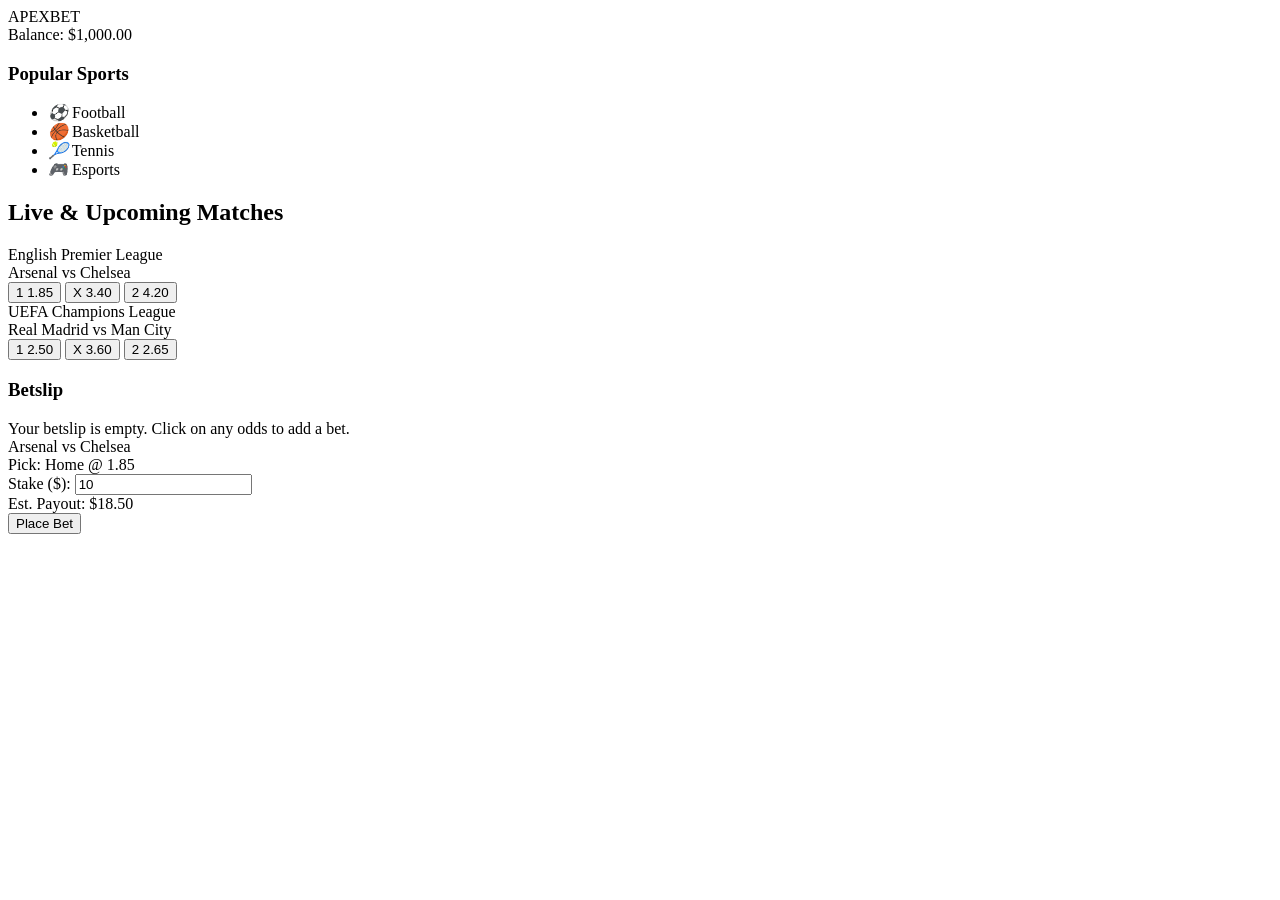
==== index.html @ 15949411 "Add files via upload" ====
<!DOCTYPE html>
<html lang="en">
<head>
    <meta charset="UTF-8">
    <meta name="viewport" content="width=device-width, initial-scale=1.0">
    <title>Apex Sportsbook</title>
    <link rel="stylesheet" href="style.css">
    <link href="https://fonts.googleapis.com/css2?family=Inter:wght@400;500;600;700&display=swap" rel="stylesheet">
</head>
<body>

    <header class="navbar">
        <div class="logo">APEX<span>BET</span></div>
        <div class="user-balance">Balance: <span id="balance">$1,000.00</span></div>
    </header>

    <div class="dashboard-container">
        
        <aside class="sidebar">
            <h3>Popular Sports</h3>
            <ul class="sports-list">
                <li class="active"><i class="icon">⚽</i> Football</li>
                <li><i class="icon">🏀</i> Basketball</li>
                <li><i class="icon">🎾</i> Tennis</li>
                <li><i class="icon">🎮</i> Esports</li>
            </ul>
        </aside>

        <main class="main-content">
            <div class="section-header">
                <h2>Live & Upcoming Matches</h2>
            </div>

            <div class="match-card">
                <div class="match-details">
                    <span class="league">English Premier League</span>
                    <div class="teams">
                        <span class="team">Arsenal</span>
                        <span class="vs">vs</span>
                        <span class="team">Chelsea</span>
                    </div>
                </div>
                <div class="odds-container">
                    <button class="odds-btn" onclick="addToSlip('Arsenal vs Chelsea', 'Home', 1.85)">
                        <span class="label">1</span>
                        <span class="value">1.85</span>
                    </button>
                    <button class="odds-btn" onclick="addToSlip('Arsenal vs Chelsea', 'Draw', 3.40)">
                        <span class="label">X</span>
                        <span class="value">3.40</span>
                    </button>
                    <button class="odds-btn" onclick="addToSlip('Arsenal vs Chelsea', 'Away', 4.20)">
                        <span class="label">2</span>
                        <span class="value">4.20</span>
                    </button>
                </div>
            </div>

            <div class="match-card">
                <div class="match-details">
                    <span class="league">UEFA Champions League</span>
                    <div class="teams">
                        <span class="team">Real Madrid</span>
                        <span class="vs">vs</span>
                        <span class="team">Man City</span>
                    </div>
                </div>
                <div class="odds-container">
                    <button class="odds-btn" onclick="addToSlip('Real Madrid vs Man City', 'Home', 2.50)">
                        <span class="label">1</span>
                        <span class="value">2.50</span>
                    </button>
                    <button class="odds-btn" onclick="addToSlip('Real Madrid vs Man City', 'Draw', 3.60)">
                        <span class="label">X</span>
                        <span class="value">3.60</span>
                    </button>
                    <button class="odds-btn" onclick="addToSlip('Real Madrid vs Man City', 'Away', 2.65)">
                        <span class="label">2</span>
                        <span class="value">2.65</span>
                    </button>
                </div>
            </div>
        </main>

        <aside class="betslip-container">
            <h3>Betslip</h3>
            <div id="betslip-empty" class="betslip-empty">
                Your betslip is empty. Click on any odds to add a bet.
            </div>
            
            <div id="betslip-active" class="betslip-active style-hidden">
                <div class="slip-item">
                    <div class="slip-match" id="slip-match">Arsenal vs Chelsea</div>
                    <div class="slip-pick">Pick: <span id="slip-selection">Home</span> @ <span id="slip-odds">1.85</span></div>
                </div>
                
                <div class="stake-section">
                    <label for="stake-input">Stake ($):</label>
                    <input type="number" id="stake-input" value="10" min="1" oninput="calculatePayout()">
                </div>

                <div class="payout-section">
                    <span>Est. Payout:</span>
                    <span id="payout-amount" class="payout-glow">$18.50</span>
                </div>

                <button class="place-bet-btn" onclick="confirmBet()">Place Bet</button>
            </div>
        </aside>

    </div>

    <script src="app.js"></script>
</body>
</html>
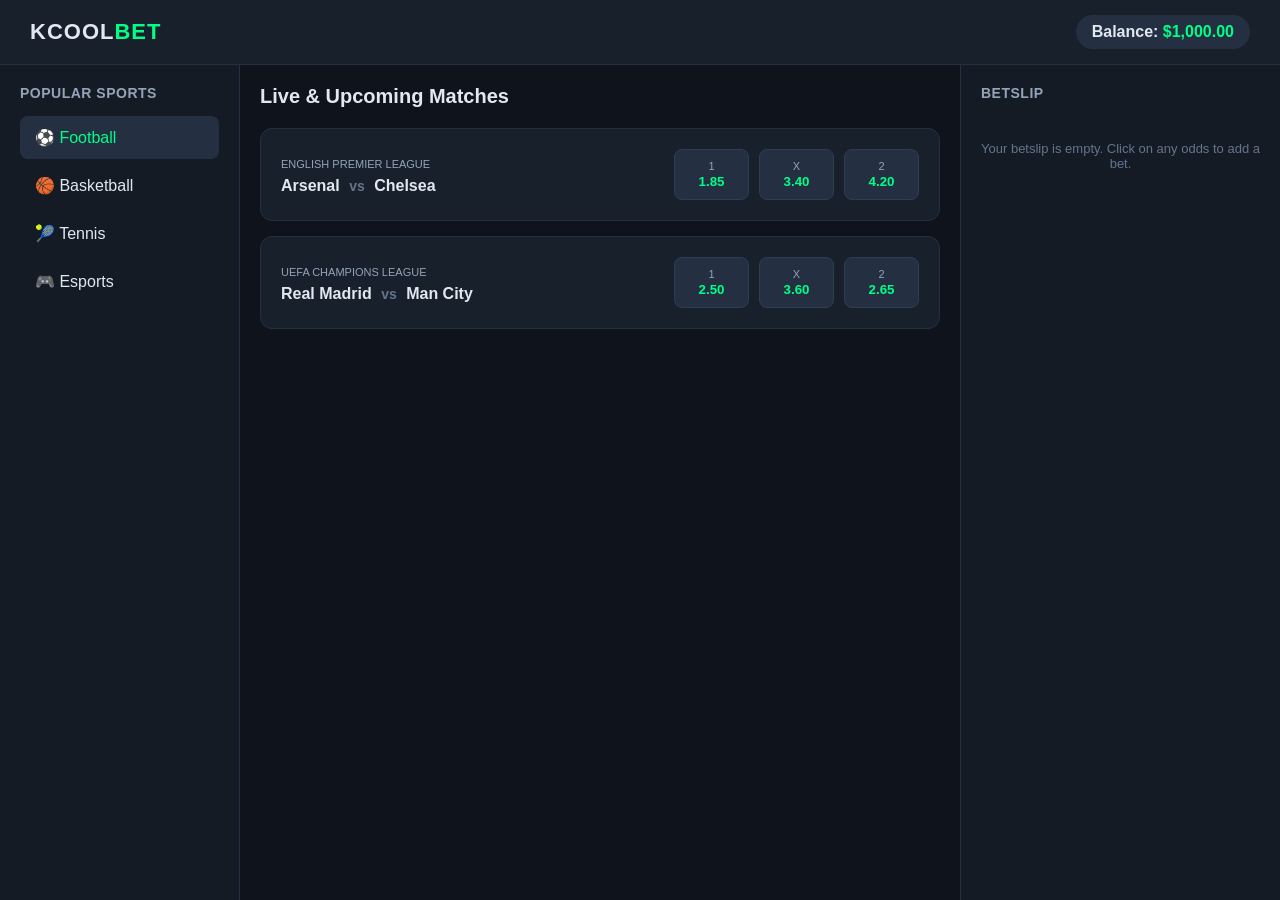
==== commit 8a13ec5a: "Add files via upload" ====
--- a/index.html
+++ b/index.html
@@ -3,14 +3,14 @@
 <head>
     <meta charset="UTF-8">
     <meta name="viewport" content="width=device-width, initial-scale=1.0">
-    <title>Apex Sportsbook</title>
+    <title>KCOOLBET | Sportsbook</title>
     <link rel="stylesheet" href="style.css">
     <link href="https://fonts.googleapis.com/css2?family=Inter:wght@400;500;600;700&display=swap" rel="stylesheet">
 </head>
 <body>
 
     <header class="navbar">
-        <div class="logo">APEX<span>BET</span></div>
+        <div class="logo">KCOOL<span>BET</span></div>
         <div class="user-balance">Balance: <span id="balance">$1,000.00</span></div>
     </header>
 
@@ -19,10 +19,10 @@
         <aside class="sidebar">
             <h3>Popular Sports</h3>
             <ul class="sports-list">
-                <li class="active"><i class="icon">⚽</i> Football</li>
-                <li><i class="icon">🏀</i> Basketball</li>
-                <li><i class="icon">🎾</i> Tennis</li>
-                <li><i class="icon">🎮</i> Esports</li>
+                <li class="active">⚽ Football</li>
+                <li>🏀 Basketball</li>
+                <li>🎾 Tennis</li>
+                <li>🎮 Esports</li>
             </ul>
         </aside>
 
@@ -41,15 +41,15 @@
                     </div>
                 </div>
                 <div class="odds-container">
-                    <button class="odds-btn" onclick="addToSlip('Arsenal vs Chelsea', 'Home', 1.85)">
+                    <button class="odds-btn" onclick="addToSlip(this, 'Arsenal vs Chelsea', 'Home', 1.85)">
                         <span class="label">1</span>
                         <span class="value">1.85</span>
                     </button>
-                    <button class="odds-btn" onclick="addToSlip('Arsenal vs Chelsea', 'Draw', 3.40)">
+                    <button class="odds-btn" onclick="addToSlip(this, 'Arsenal vs Chelsea', 'Draw', 3.40)">
                         <span class="label">X</span>
                         <span class="value">3.40</span>
                     </button>
-                    <button class="odds-btn" onclick="addToSlip('Arsenal vs Chelsea', 'Away', 4.20)">
+                    <button class="odds-btn" onclick="addToSlip(this, 'Arsenal vs Chelsea', 'Away', 4.20)">
                         <span class="label">2</span>
                         <span class="value">4.20</span>
                     </button>
@@ -66,15 +66,15 @@
                     </div>
                 </div>
                 <div class="odds-container">
-                    <button class="odds-btn" onclick="addToSlip('Real Madrid vs Man City', 'Home', 2.50)">
+                    <button class="odds-btn" onclick="addToSlip(this, 'Real Madrid vs Man City', 'Home', 2.50)">
                         <span class="label">1</span>
                         <span class="value">2.50</span>
                     </button>
-                    <button class="odds-btn" onclick="addToSlip('Real Madrid vs Man City', 'Draw', 3.60)">
+                    <button class="odds-btn" onclick="addToSlip(this, 'Real Madrid vs Man City', 'Draw', 3.60)">
                         <span class="label">X</span>
                         <span class="value">3.60</span>
                     </button>
-                    <button class="odds-btn" onclick="addToSlip('Real Madrid vs Man City', 'Away', 2.65)">
+                    <button class="odds-btn" onclick="addToSlip(this, 'Real Madrid vs Man City', 'Away', 2.65)">
                         <span class="label">2</span>
                         <span class="value">2.65</span>
                     </button>
@@ -84,14 +84,15 @@
 
         <aside class="betslip-container">
             <h3>Betslip</h3>
+            
             <div id="betslip-empty" class="betslip-empty">
                 Your betslip is empty. Click on any odds to add a bet.
             </div>
             
             <div id="betslip-active" class="betslip-active style-hidden">
                 <div class="slip-item">
-                    <div class="slip-match" id="slip-match">Arsenal vs Chelsea</div>
-                    <div class="slip-pick">Pick: <span id="slip-selection">Home</span> @ <span id="slip-odds">1.85</span></div>
+                    <div class="slip-match" id="slip-match">Match Template</div>
+                    <div class="slip-pick">Pick: <span id="slip-selection">Home</span> @ <span id="slip-odds">0.00</span></div>
                 </div>
                 
                 <div class="stake-section">
@@ -101,7 +102,7 @@
 
                 <div class="payout-section">
                     <span>Est. Payout:</span>
-                    <span id="payout-amount" class="payout-glow">$18.50</span>
+                    <span id="payout-amount" class="payout-glow">$0.00</span>
                 </div>
 
                 <button class="place-bet-btn" onclick="confirmBet()">Place Bet</button>
@@ -113,4 +114,3 @@
     <script src="app.js"></script>
 </body>
 </html>
-
--- a/style.css
+++ b/style.css
@@ -0,0 +1,324 @@
+/* ==========================================================================
+   RESET & SYSTEM STYLES
+   ========================================================================== */
+* {
+    margin: 0;
+    padding: 0;
+    box-sizing: border-box;
+    font-family: 'Inter', sans-serif;
+}
+
+body {
+    background-color: #0f141c; /* Modern premium dark theme foundation */
+    color: #e2e8f0;
+    height: 100vh;
+    display: flex;
+    flex-direction: column;
+}
+
+/* ==========================================================================
+   NAVBAR STYLING
+   ========================================================================== */
+.navbar {
+    background-color: #18202c;
+    padding: 15px 30px;
+    display: flex;
+    justify-content: space-between;
+    align-items: center;
+    border-bottom: 1px solid #243042;
+}
+
+.logo {
+    font-weight: 700;
+    font-size: 22px;
+    letter-spacing: 1px;
+}
+
+.logo span {
+    color: #00ff87; /* Industry-standard Electric Green Accent */
+}
+
+.user-balance {
+    background-color: #243042;
+    padding: 8px 16px;
+    border-radius: 20px;
+    font-weight: 600;
+}
+
+.user-balance span {
+    color: #00ff87;
+}
+
+/* ==========================================================================
+   LAYOUT STRUCTURE (3-COLUMN DESKTOP SPLIT)
+   ========================================================================== */
+.dashboard-container {
+    display: grid;
+    grid-template-columns: 240px 1fr 320px;
+    flex: 1;
+    overflow: hidden;
+}
+
+.sidebar, .main-content, .betslip-container {
+    padding: 20px;
+    overflow-y: auto;
+}
+
+/* Left Sidebar Layout */
+.sidebar {
+    background-color: #141b25;
+    border-right: 1px solid #243042;
+}
+
+.sidebar h3, .betslip-container h3 {
+    margin-bottom: 15px;
+    color: #94a3b8;
+    font-size: 14px;
+    text-transform: uppercase;
+    letter-spacing: 0.5px;
+}
+
+.sports-list {
+    list-style: none;
+}
+
+.sports-list li {
+    padding: 12px 15px;
+    border-radius: 8px;
+    cursor: pointer;
+    margin-bottom: 5px;
+    transition: background 0.2s;
+}
+
+.sports-list li:hover, .sports-list li.active {
+    background-color: #243042;
+    color: #00ff87;
+}
+
+/* Center Content Cards */
+.main-content {
+    background-color: #0f141c;
+}
+
+.section-header h2 {
+    font-size: 20px;
+    margin-bottom: 20px;
+}
+
+.match-card {
+    background-color: #18202c;
+    border-radius: 12px;
+    padding: 20px;
+    margin-bottom: 15px;
+    display: flex;
+    justify-content: space-between;
+    align-items: center;
+    border: 1px solid #243042;
+}
+
+.league {
+    font-size: 11px;
+    color: #94a3b8;
+    text-transform: uppercase;
+}
+
+.teams {
+    font-size: 16px;
+    font-weight: 600;
+    margin-top: 5px;
+}
+
+.vs {
+    color: #64748b;
+    font-size: 14px;
+    margin: 0 5px;
+}
+
+/* Odds Matrices Configuration */
+.odds-container {
+    display: flex;
+    gap: 10px;
+}
+
+.odds-btn {
+    background-color: #243042;
+    border: 1px solid #2d3d54;
+    color: #fff;
+    padding: 10px 20px;
+    border-radius: 8px;
+    cursor: pointer;
+    display: flex;
+    flex-direction: column;
+    align-items: center;
+    width: 75px;
+    transition: all 0.2s cubic-bezier(0.4, 0, 0.2, 1);
+}
+
+.odds-btn:hover {
+    border-color: #00ff87;
+    background-color: #1e293b;
+}
+
+.odds-btn .label {
+    font-size: 11px;
+    color: #94a3b8;
+    margin-bottom: 2px;
+}
+
+.odds-btn .value {
+    font-weight: 700;
+    color: #00ff87;
+}
+
+/* Active Highlight Interactions CSS rules */
+.odds-btn.selected {
+    background-color: #00ff87 !important;
+    border-color: #00ff87 !important;
+}
+
+.odds-btn.selected .label, 
+.odds-btn.selected .value {
+    color: #0f141c !important;
+}
+
+/* ==========================================================================
+   BETSLIP STRUCTURAL INTERFACES
+   ========================================================================== */
+.betslip-container {
+    background-color: #141b25;
+    border-left: 1px solid #243042;
+}
+
+.betslip-empty {
+    color: #64748b;
+    text-align: center;
+    font-size: 13px;
+    margin-top: 40px;
+}
+
+.betslip-active {
+    background-color: #18202c;
+    border-radius: 8px;
+    padding: 15px;
+    border: 1px solid #243042;
+}
+
+.slip-match {
+    font-weight: 600;
+    font-size: 14px;
+}
+
+.slip-pick {
+    font-size: 13px;
+    color: #94a3b8;
+    margin-top: 4px;
+}
+
+.slip-pick span {
+    color: #fff;
+    font-weight: 600;
+}
+
+.stake-section {
+    margin-top: 15px;
+    padding-top: 15px;
+    border-top: 1px solid #243042;
+    display: flex;
+    justify-content: space-between;
+    align-items: center;
+}
+
+#stake-input {
+    background-color: #243042;
+    border: 1px solid #2d3d54;
+    color: #fff;
+    padding: 6px 10px;
+    border-radius: 6px;
+    width: 80px;
+    text-align: right;
+    font-weight: 600;
+}
+
+.payout-section {
+    margin: 15px 0;
+    display: flex;
+    justify-content: space-between;
+    font-size: 14px;
+}
+
+.payout-glow {
+    color: #00ff87;
+    font-weight: 700;
+}
+
+.place-bet-btn {
+    width: 100%;
+    background-color: #00ff87;
+    color: #0f141c;
+    border: none;
+    padding: 12px;
+    border-radius: 8px;
+    font-weight: 700;
+    cursor: pointer;
+    transition: background 0.2s;
+}
+
+.place-bet-btn:hover {
+    background-color: #00e074;
+}
+
+/* Global visibility helper utilities */
+.style-hidden {
+    display: none !important;
+}
+
+/* ==========================================================================
+   MOBILE-FIRST MEDIA INTERFACES (CRITICAL FOR PHONES)
+   ========================================================================== */
+@media (max-width: 768px) {
+    .dashboard-container {
+        grid-template-columns: 1fr; /* Switch to single-column stacking structure */
+        height: auto;
+        overflow-y: visible;
+    }
+
+    .sidebar {
+        display: none; /* Safely strips desktop sidebar elements to clean phone screens */
+    }
+
+    .main-content {
+        padding: 15px;
+    }
+
+    .match-card {
+        flex-direction: column;
+        align-items: stretch;
+        gap: 15px;
+    }
+
+    .match-details {
+        text-align: center;
+    }
+
+    .teams {
+        font-size: 18px;
+        margin-top: 8px;
+    }
+
+    .odds-container {
+        justify-content: space-between;
+    }
+
+    .odds-btn {
+        flex: 1; /* Stretch odds keys equally wide across responsive breakpoints */
+        width: auto;
+        padding: 14px 0; /* Expanded touch pads for thumb clicks */
+    }
+
+    .betslip-container {
+        border-left: none;
+        border-top: 1px solid #243042;
+        padding: 20px;
+        background-color: #18202c;
+    }
+}
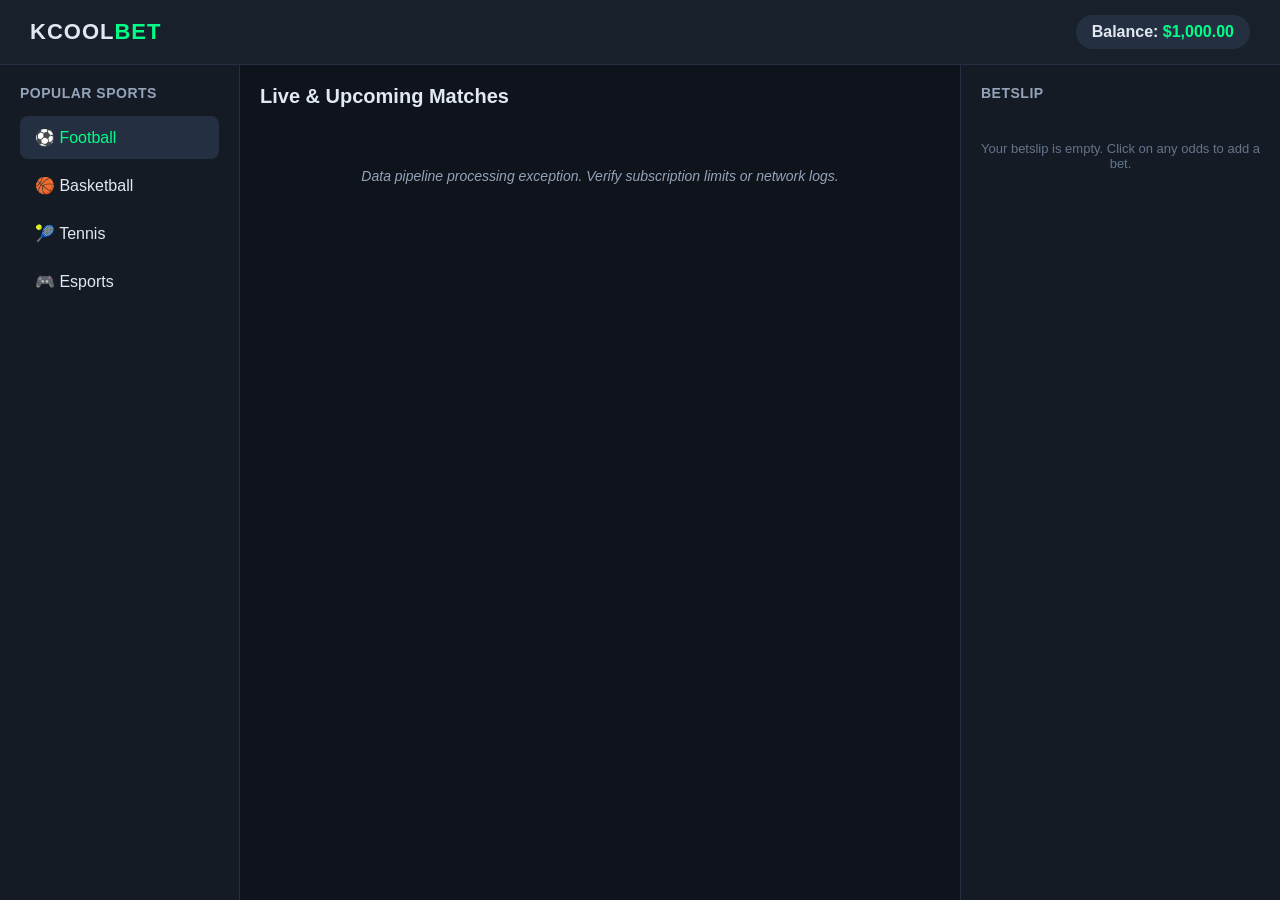
==== commit ea8ef092: "Add files via upload" ====
--- a/index.html
+++ b/index.html
@@ -5,17 +5,21 @@
     <meta name="viewport" content="width=device-width, initial-scale=1.0">
     <title>KCOOLBET | Sportsbook</title>
     <link rel="stylesheet" href="style.css">
+    <!-- Premium Inter Typography -->
     <link href="https://fonts.googleapis.com/css2?family=Inter:wght@400;500;600;700&display=swap" rel="stylesheet">
 </head>
 <body>
 
+    <!-- Top Navigation Bar -->
     <header class="navbar">
         <div class="logo">KCOOL<span>BET</span></div>
         <div class="user-balance">Balance: <span id="balance">$1,000.00</span></div>
     </header>
 
+    <!-- Main Dashboard Grid Layout -->
     <div class="dashboard-container">
         
+        <!-- Left Sidebar: Sports Navigation (Hidden automatically on mobile screens) -->
         <aside class="sidebar">
             <h3>Popular Sports</h3>
             <ul class="sports-list">
@@ -26,69 +30,41 @@
             </ul>
         </aside>
 
+        <!-- Center Column: Main Sportsbook Display -->
         <main class="main-content">
+            
+            <!-- Mobile Responsive Dropdown Menu (Hidden on Desktop) -->
+            <div class="mobile-sports-menu">
+                <label for="sports-dropdown">Select Sport:</label>
+                <select id="sports-dropdown">
+                    <option value="upcoming" selected>⚽ All Upcoming Sports</option>
+                    <option value="soccer_epl">⚽ English Premier League</option>
+                    <option value="basketball_nba">🏀 NBA Basketball</option>
+                    <option value="tennis_atp">🎾 ATP Tennis</option>
+                </select>
+            </div>
+
             <div class="section-header">
                 <h2>Live & Upcoming Matches</h2>
             </div>
 
-            <div class="match-card">
-                <div class="match-details">
-                    <span class="league">English Premier League</span>
-                    <div class="teams">
-                        <span class="team">Arsenal</span>
-                        <span class="vs">vs</span>
-                        <span class="team">Chelsea</span>
-                    </div>
-                </div>
-                <div class="odds-container">
-                    <button class="odds-btn" onclick="addToSlip(this, 'Arsenal vs Chelsea', 'Home', 1.85)">
-                        <span class="label">1</span>
-                        <span class="value">1.85</span>
-                    </button>
-                    <button class="odds-btn" onclick="addToSlip(this, 'Arsenal vs Chelsea', 'Draw', 3.40)">
-                        <span class="label">X</span>
-                        <span class="value">3.40</span>
-                    </button>
-                    <button class="odds-btn" onclick="addToSlip(this, 'Arsenal vs Chelsea', 'Away', 4.20)">
-                        <span class="label">2</span>
-                        <span class="value">4.20</span>
-                    </button>
-                </div>
-            </div>
-
-            <div class="match-card">
-                <div class="match-details">
-                    <span class="league">UEFA Champions League</span>
-                    <div class="teams">
-                        <span class="team">Real Madrid</span>
-                        <span class="vs">vs</span>
-                        <span class="team">Man City</span>
-                    </div>
-                </div>
-                <div class="odds-container">
-                    <button class="odds-btn" onclick="addToSlip(this, 'Real Madrid vs Man City', 'Home', 2.50)">
-                        <span class="label">1</span>
-                        <span class="value">2.50</span>
-                    </button>
-                    <button class="odds-btn" onclick="addToSlip(this, 'Real Madrid vs Man City', 'Draw', 3.60)">
-                        <span class="label">X</span>
-                        <span class="value">3.60</span>
-                    </button>
-                    <button class="odds-btn" onclick="addToSlip(this, 'Real Madrid vs Man City', 'Away', 2.65)">
-                        <span class="label">2</span>
-                        <span class="value">2.65</span>
-                    </button>
-                </div>
-            </div>
+            <!-- Fetch Loader Mechanism -->
+            <div id="matches-loader" class="loading-text">Fetching live global odds from the blockchain feed...</div>
+            
+            <!-- Target container where JavaScript dumps the active real matches -->
+            <div id="live-matches-container"></div>
         </main>
 
+        <!-- Right Sidebar: Interactive Betslip Module -->
         <aside class="betslip-container">
             <h3>Betslip</h3>
             
+            <!-- Default Empty State View -->
             <div id="betslip-empty" class="betslip-empty">
                 Your betslip is empty. Click on any odds to add a bet.
             </div>
             
+            <!-- Active Processing View (Switched dynamically via JS) -->
             <div id="betslip-active" class="betslip-active style-hidden">
                 <div class="slip-item">
                     <div class="slip-match" id="slip-match">Match Template</div>
@@ -111,6 +87,7 @@
 
     </div>
 
+    <!-- Injecting Logic Scripts -->
     <script src="app.js"></script>
 </body>
 </html>
--- a/style.css
+++ b/style.css
@@ -95,9 +95,14 @@
     color: #00ff87;
 }
 
-/* Center Content Cards */
+/* Center Content Area */
 .main-content {
     background-color: #0f141c;
+}
+
+/* Hidden by default on desktop computers */
+.mobile-sports-menu {
+    display: none;
 }
 
 .section-header h2 {
@@ -134,7 +139,7 @@
     margin: 0 5px;
 }
 
-/* Odds Matrices Configuration */
+/* Odds Button Configuration */
 .odds-container {
     display: flex;
     gap: 10px;
@@ -170,7 +175,7 @@
     color: #00ff87;
 }
 
-/* Active Highlight Interactions CSS rules */
+/* Interactive Highlight State colors */
 .odds-btn.selected {
     background-color: #00ff87 !important;
     border-color: #00ff87 !important;
@@ -267,23 +272,61 @@
     background-color: #00e074;
 }
 
-/* Global visibility helper utilities */
+/* Loading and Hidden Utilities */
+.loading-text {
+    text-align: center;
+    color: #94a3b8;
+    padding: 40px;
+    font-size: 14px;
+    font-style: italic;
+}
+
 .style-hidden {
     display: none !important;
 }
 
 /* ==========================================================================
-   MOBILE-FIRST MEDIA INTERFACES (CRITICAL FOR PHONES)
+   MOBILE-FIRST MEDIA INTERFACES (SMARTPHONE VIEW RULES)
    ========================================================================== */
 @media (max-width: 768px) {
     .dashboard-container {
-        grid-template-columns: 1fr; /* Switch to single-column stacking structure */
+        grid-template-columns: 1fr; /* Stack columns down vertically */
         height: auto;
         overflow-y: visible;
     }
 
     .sidebar {
-        display: none; /* Safely strips desktop sidebar elements to clean phone screens */
+        display: none; /* Hide wide desktop menu tree tabs */
+    }
+
+    /* Activate responsive dropdown menu wrapper panel on small screens */
+    .mobile-sports-menu {
+        display: block;
+        background-color: #18202c;
+        padding: 15px;
+        border-radius: 8px;
+        margin-bottom: 15px;
+        border: 1px solid #243042;
+        display: flex;
+        justify-content: space-between;
+        align-items: center;
+    }
+
+    .mobile-sports-menu label {
+        font-size: 13px;
+        font-weight: 600;
+        color: #94a3b8;
+    }
+
+    #sports-dropdown {
+        background-color: #243042;
+        border: 1px solid #2d3d54;
+        color: #fff;
+        padding: 8px 12px;
+        border-radius: 6px;
+        font-weight: 600;
+        outline: none;
+        width: 65%;
     }
 
     .main-content {
@@ -310,9 +353,9 @@
     }
 
     .odds-btn {
-        flex: 1; /* Stretch odds keys equally wide across responsive breakpoints */
+        flex: 1; /* Stretch out touch target nodes safely across screens */
         width: auto;
-        padding: 14px 0; /* Expanded touch pads for thumb clicks */
+        padding: 14px 0;
     }
 
     .betslip-container {
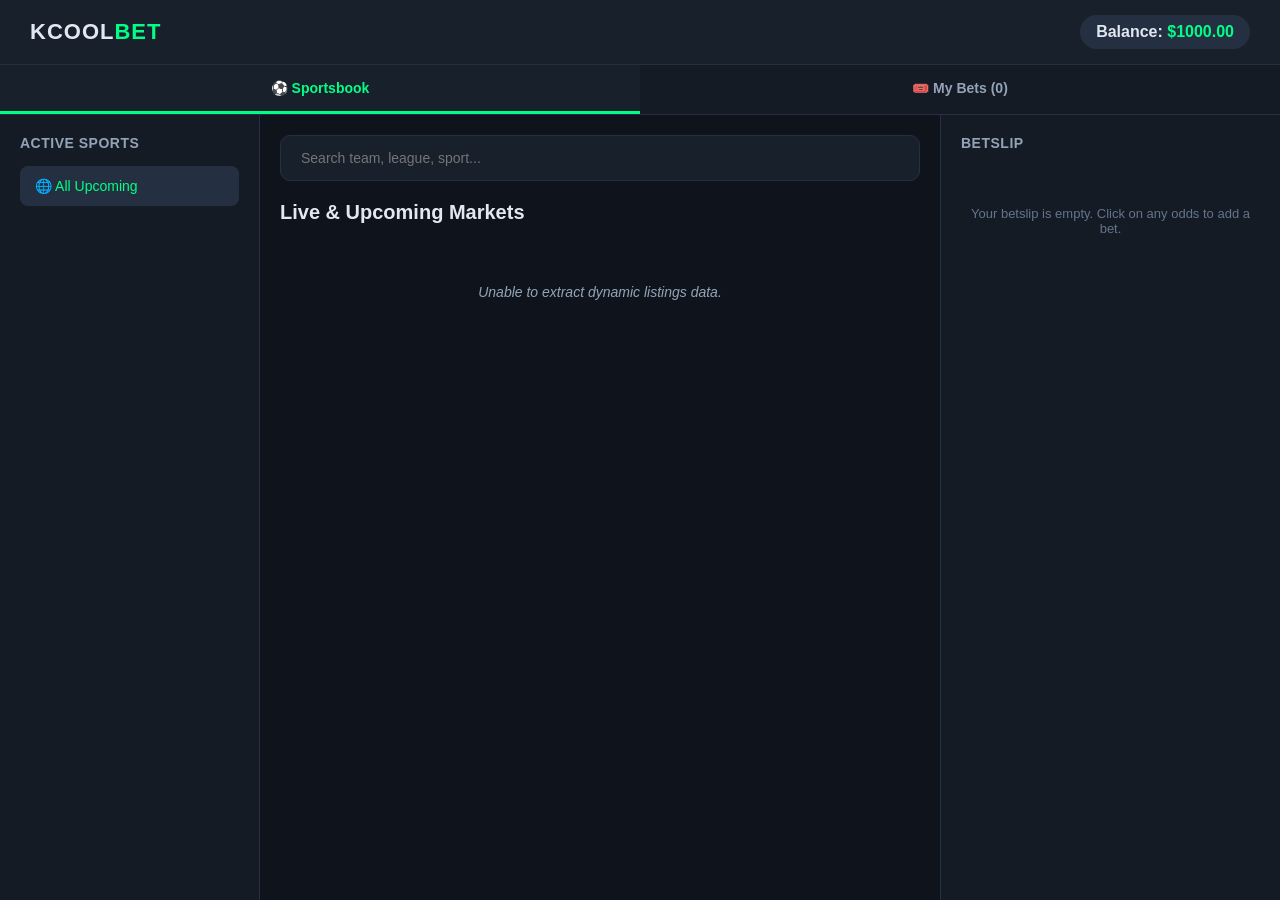
==== commit 5e74c540: "Add files via upload" ====
--- a/index.html
+++ b/index.html
@@ -3,68 +3,72 @@
 <head>
     <meta charset="UTF-8">
     <meta name="viewport" content="width=device-width, initial-scale=1.0">
-    <title>KCOOLBET | Sportsbook</title>
+    <title>KCOOLBET | Sportsbook Pro</title>
     <link rel="stylesheet" href="style.css">
-    <!-- Premium Inter Typography -->
     <link href="https://fonts.googleapis.com/css2?family=Inter:wght@400;500;600;700&display=swap" rel="stylesheet">
 </head>
 <body>
 
-    <!-- Top Navigation Bar -->
     <header class="navbar">
         <div class="logo">KCOOL<span>BET</span></div>
         <div class="user-balance">Balance: <span id="balance">$1,000.00</span></div>
     </header>
 
-    <!-- Main Dashboard Grid Layout -->
+    <nav class="view-navigation-tabs">
+        <button id="tab-sportsbook" class="nav-tab active" onclick="switchMainView('sportsbook')">⚽ Sportsbook</button>
+        <button id="tab-mybets" class="nav-tab" onclick="switchMainView('mybets')">🎟️ My Bets (<span id="history-count">0</span>)</button>
+    </nav>
+
     <div class="dashboard-container">
         
-        <!-- Left Sidebar: Sports Navigation (Hidden automatically on mobile screens) -->
-        <aside class="sidebar">
-            <h3>Popular Sports</h3>
-            <ul class="sports-list">
-                <li class="active">⚽ Football</li>
-                <li>🏀 Basketball</li>
-                <li>🎾 Tennis</li>
-                <li>🎮 Esports</li>
+        <aside class="sidebar" id="left-sidebar-wrapper">
+            <h3>Active Sports</h3>
+            <ul class="sports-list" id="desktop-sports-list">
+                <li class="active" onclick="filterBySport('upcoming', this)">🌐 All Upcoming</li>
             </ul>
         </aside>
 
-        <!-- Center Column: Main Sportsbook Display -->
         <main class="main-content">
             
-            <!-- Mobile Responsive Dropdown Menu (Hidden on Desktop) -->
-            <div class="mobile-sports-menu">
-                <label for="sports-dropdown">Select Sport:</label>
-                <select id="sports-dropdown">
-                    <option value="upcoming" selected>⚽ All Upcoming Sports</option>
-                    <option value="soccer_epl">⚽ English Premier League</option>
-                    <option value="basketball_nba">🏀 NBA Basketball</option>
-                    <option value="tennis_atp">🎾 ATP Tennis</option>
-                </select>
+            <div id="view-pane-sportsbook" class="view-panel">
+                <div class="search-wrapper">
+                    <input type="text" id="sports-search-bar" placeholder="Search team, league, sport..." oninput="executeLiveSearch()">
+                </div>
+
+                <div class="mobile-sports-menu">
+                    <label for="sports-dropdown">Filter:</label>
+                    <select id="sports-dropdown">
+                        <option value="upcoming">🌐 All Upcoming Sports</option>
+                    </select>
+                </div>
+
+                <div class="section-header">
+                    <h2>Live & Upcoming Markets</h2>
+                </div>
+
+                <div id="matches-loader" class="loading-text">Connecting to sports feed network...</div>
+                
+                <div id="live-matches-container"></div>
             </div>
 
-            <div class="section-header">
-                <h2>Live & Upcoming Matches</h2>
+            <div id="view-pane-mybets" class="view-panel style-hidden">
+                <div class="section-header">
+                    <h2>My Placed Bets History</h2>
+                </div>
+                <div id="history-container" class="history-view-grid">
+                    <div class="empty-history-text">No betting history found in local database.</div>
+                </div>
             </div>
 
-            <!-- Fetch Loader Mechanism -->
-            <div id="matches-loader" class="loading-text">Fetching live global odds from the blockchain feed...</div>
-            
-            <!-- Target container where JavaScript dumps the active real matches -->
-            <div id="live-matches-container"></div>
         </main>
 
-        <!-- Right Sidebar: Interactive Betslip Module -->
-        <aside class="betslip-container">
+        <aside class="betslip-container" id="right-betslip-wrapper">
             <h3>Betslip</h3>
             
-            <!-- Default Empty State View -->
             <div id="betslip-empty" class="betslip-empty">
                 Your betslip is empty. Click on any odds to add a bet.
             </div>
             
-            <!-- Active Processing View (Switched dynamically via JS) -->
             <div id="betslip-active" class="betslip-active style-hidden">
                 <div class="slip-item">
                     <div class="slip-match" id="slip-match">Match Template</div>
@@ -87,7 +91,6 @@
 
     </div>
 
-    <!-- Injecting Logic Scripts -->
     <script src="app.js"></script>
 </body>
 </html>
--- a/style.css
+++ b/style.css
@@ -9,7 +9,7 @@
 }
 
 body {
-    background-color: #0f141c; /* Modern premium dark theme foundation */
+    background-color: #0f141c;
     color: #e2e8f0;
     height: 100vh;
     display: flex;
@@ -35,7 +35,7 @@
 }
 
 .logo span {
-    color: #00ff87; /* Industry-standard Electric Green Accent */
+    color: #00ff87;
 }
 
 .user-balance {
@@ -50,11 +50,68 @@
 }
 
 /* ==========================================================================
-   LAYOUT STRUCTURE (3-COLUMN DESKTOP SPLIT)
+   VIEW NAVIGATION TABS INTERFACE
+   ========================================================================== */
+.view-navigation-tabs {
+    display: flex;
+    background-color: #141b25;
+    border-bottom: 1px solid #243042;
+}
+
+.nav-tab {
+    flex: 1;
+    background: none;
+    border: none;
+    color: #94a3b8;
+    padding: 15px 20px;
+    font-size: 14px;
+    font-weight: 600;
+    cursor: pointer;
+    text-align: center;
+    transition: all 0.2s;
+    border-bottom: 3px solid transparent;
+}
+
+.nav-tab:hover {
+    color: #fff;
+    background-color: #1c2635;
+}
+
+.nav-tab.active {
+    color: #00ff87;
+    border-bottom-color: #00ff87;
+    background-color: #18202c;
+}
+
+/* ==========================================================================
+   SEARCH ENGINE UI
+   ========================================================================== */
+.search-wrapper {
+    margin-bottom: 20px;
+}
+
+#sports-search-bar {
+    width: 100%;
+    background-color: #18202c;
+    border: 1px solid #243042;
+    color: #fff;
+    padding: 14px 20px;
+    border-radius: 10px;
+    font-size: 14px;
+    outline: none;
+    transition: border 0.2s;
+}
+
+#sports-search-bar:focus {
+    border-color: #00ff87;
+}
+
+/* ==========================================================================
+   LAYOUT STRUCTURE (3-COLUMN DESKTOP VIEW)
    ========================================================================== */
 .dashboard-container {
     display: grid;
-    grid-template-columns: 240px 1fr 320px;
+    grid-template-columns: 260px 1fr 340px;
     flex: 1;
     overflow: hidden;
 }
@@ -64,7 +121,6 @@
     overflow-y: auto;
 }
 
-/* Left Sidebar Layout */
 .sidebar {
     background-color: #141b25;
     border-right: 1px solid #243042;
@@ -87,7 +143,11 @@
     border-radius: 8px;
     cursor: pointer;
     margin-bottom: 5px;
-    transition: background 0.2s;
+    font-size: 14px;
+    transition: all 0.2s;
+    white-space: nowrap;
+    overflow: hidden;
+    text-overflow: ellipsis;
 }
 
 .sports-list li:hover, .sports-list li.active {
@@ -95,12 +155,11 @@
     color: #00ff87;
 }
 
-/* Center Content Area */
+/* Center Core Content Frames */
 .main-content {
     background-color: #0f141c;
 }
 
-/* Hidden by default on desktop computers */
 .mobile-sports-menu {
     display: none;
 }
@@ -121,25 +180,7 @@
     border: 1px solid #243042;
 }
 
-.league {
-    font-size: 11px;
-    color: #94a3b8;
-    text-transform: uppercase;
-}
-
-.teams {
-    font-size: 16px;
-    font-weight: 600;
-    margin-top: 5px;
-}
-
-.vs {
-    color: #64748b;
-    font-size: 14px;
-    margin: 0 5px;
-}
-
-/* Odds Button Configuration */
+/* Odds Token Controllers */
 .odds-container {
     display: flex;
     gap: 10px;
@@ -156,7 +197,7 @@
     flex-direction: column;
     align-items: center;
     width: 75px;
-    transition: all 0.2s cubic-bezier(0.4, 0, 0.2, 1);
+    transition: all 0.2s;
 }
 
 .odds-btn:hover {
@@ -175,7 +216,6 @@
     color: #00ff87;
 }
 
-/* Interactive Highlight State colors */
 .odds-btn.selected {
     background-color: #00ff87 !important;
     border-color: #00ff87 !important;
@@ -186,8 +226,27 @@
     color: #0f141c !important;
 }
 
-/* ==========================================================================
-   BETSLIP STRUCTURAL INTERFACES
+/* Text Detail Parameters */
+.league {
+    font-size: 11px;
+    color: #94a3b8;
+    text-transform: uppercase;
+}
+
+.teams {
+    font-size: 16px;
+    font-weight: 600;
+    margin-top: 5px;
+}
+
+.vs {
+    color: #64748b;
+    font-size: 14px;
+    margin: 0 5px;
+}
+
+/* ==========================================================================
+   BETSLIP INTERFACE CARDS
    ========================================================================== */
 .betslip-container {
     background-color: #141b25;
@@ -198,7 +257,7 @@
     color: #64748b;
     text-align: center;
     font-size: 13px;
-    margin-top: 40px;
+    padding: 40px 0;
 }
 
 .betslip-active {
@@ -272,7 +331,52 @@
     background-color: #00e074;
 }
 
-/* Loading and Hidden Utilities */
+/* ==========================================================================
+   CENTER PANE HISTORICAL CARD GRID LAYOUTS
+   ========================================================================== */
+.history-view-grid {
+    display: grid;
+    grid-template-columns: repeat(auto-fill, minmax(300px, 1fr));
+    gap: 15px;
+}
+
+.empty-history-text {
+    grid-column: 1 / -1;
+    text-align: center;
+    color: #475569;
+    padding: 40px 0;
+    font-size: 14px;
+}
+
+.history-card {
+    background-color: #18202c;
+    border-left: 4px solid #00ff87;
+    border-radius: 8px;
+    padding: 16px;
+    border-top: 1px solid #243042;
+    border-right: 1px solid #243042;
+    border-bottom: 1px solid #243042;
+}
+
+.history-match {
+    font-weight: 600;
+    font-size: 14px;
+    margin-bottom: 6px;
+}
+
+.history-details-row {
+    display: flex;
+    justify-content: space-between;
+    font-size: 13px;
+    color: #94a3b8;
+    margin-top: 4px;
+}
+
+.history-details-row span strong {
+    color: #fff;
+}
+
+/* Global utility tokens */
 .loading-text {
     text-align: center;
     color: #94a3b8;
@@ -286,22 +390,21 @@
 }
 
 /* ==========================================================================
-   MOBILE-FIRST MEDIA INTERFACES (SMARTPHONE VIEW RULES)
+   MOBILE MEDIA CONTROLLERS
    ========================================================================== */
 @media (max-width: 768px) {
     .dashboard-container {
-        grid-template-columns: 1fr; /* Stack columns down vertically */
+        grid-template-columns: 1fr;
         height: auto;
         overflow-y: visible;
     }
 
     .sidebar {
-        display: none; /* Hide wide desktop menu tree tabs */
-    }
-
-    /* Activate responsive dropdown menu wrapper panel on small screens */
+        display: none;
+    }
+
+    /* Keep active sport menu items visible only when displaying sportsbook panels */
     .mobile-sports-menu {
-        display: block;
         background-color: #18202c;
         padding: 15px;
         border-radius: 8px;
@@ -324,9 +427,9 @@
         color: #fff;
         padding: 8px 12px;
         border-radius: 6px;
+        width: 70%;
         font-weight: 600;
         outline: none;
-        width: 65%;
     }
 
     .main-content {
@@ -353,7 +456,7 @@
     }
 
     .odds-btn {
-        flex: 1; /* Stretch out touch target nodes safely across screens */
+        flex: 1;
         width: auto;
         padding: 14px 0;
     }
@@ -362,6 +465,6 @@
         border-left: none;
         border-top: 1px solid #243042;
         padding: 20px;
-        background-color: #18202c;
-    }
-}
+        background-color: #141b25;
+    }
+}
